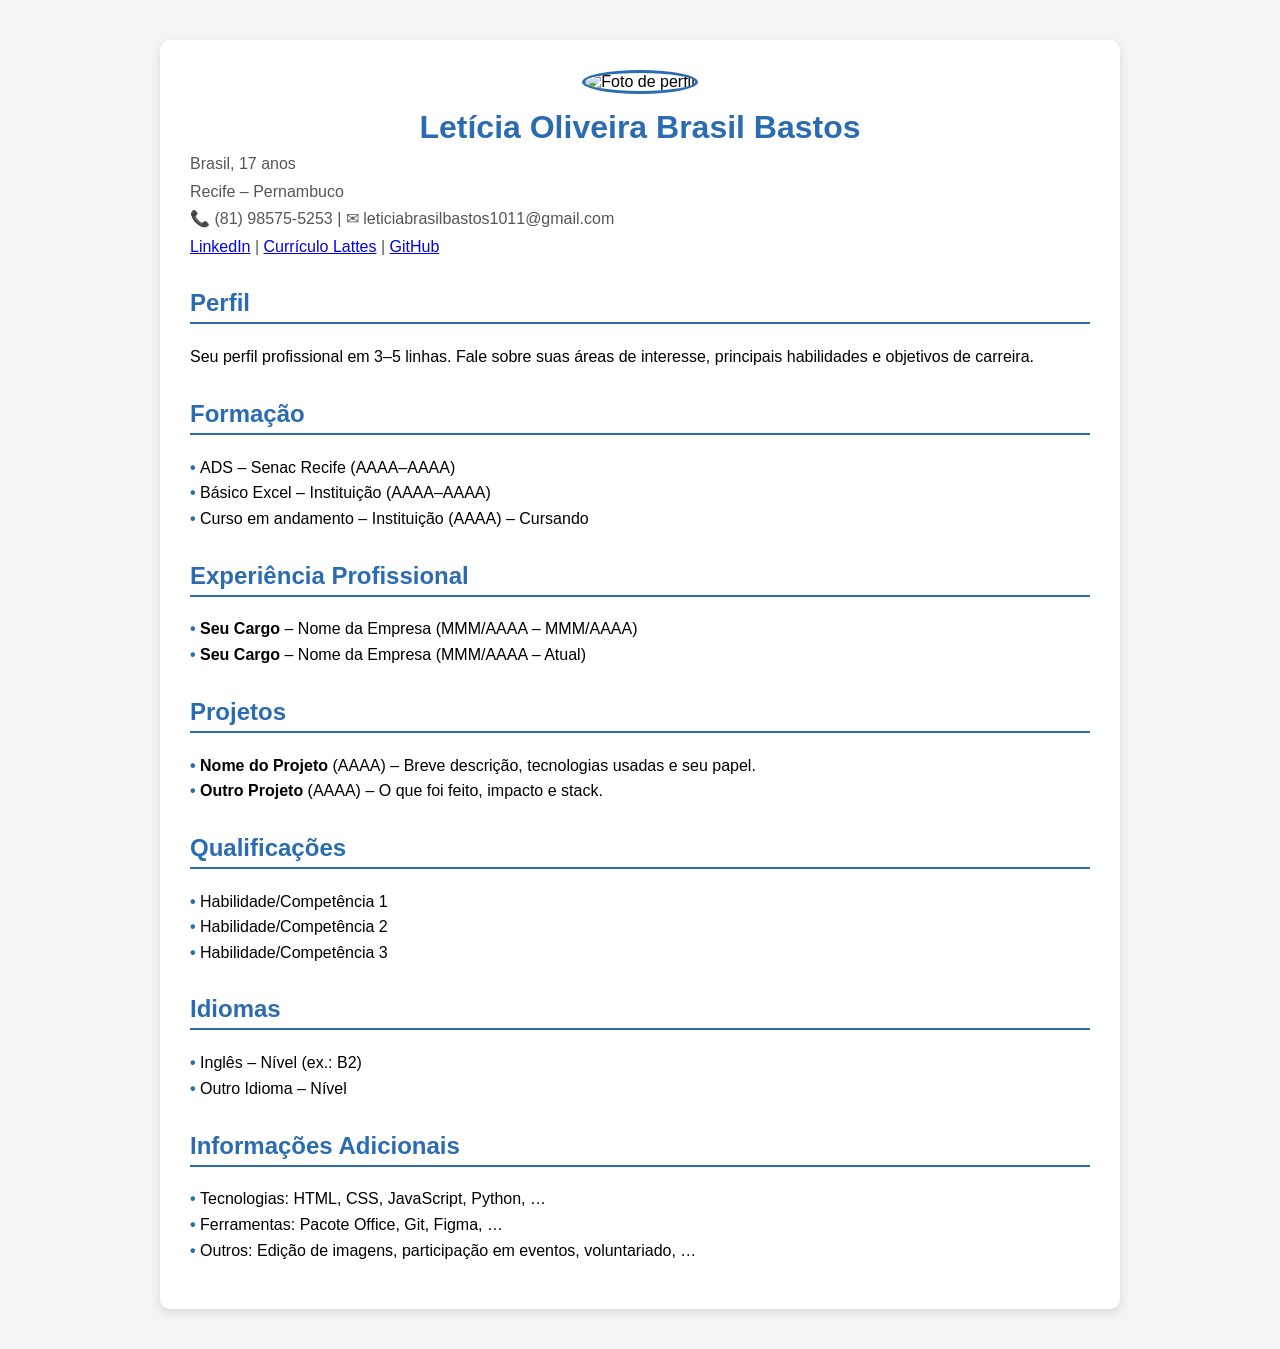
==== index.html @ 631775ea "godzilla leproso" ====
<!DOCTYPE html>
<html lang="pt-BR">
<head>
  <meta charset="UTF-8">
  <meta name="viewport" content="width=device-width, initial-scale=1.0">
  <title>Currículo - Larissa</title>
  <link rel="stylesheet" href="style.css">
</head>
<body>

  <!-- Container principal -->
  <div class="container">

    <!-- Cabeçalho -->
    <div class="header">
      <img src="https://i.ytimg.com/vi/nYuic1lmIZw/maxresdefault.jpg" 
      alt="Foto de perfil">
      <h1>Letícia Oliveira Brasil Bastos</h1>
      <p>Brasil, 17 anos</p>
      <p>Recife – Pernambuco</p>
      <p>📞 (81) 98575-5253 | ✉ leticiabrasilbastos1011@gmail.com</p>
      <p>
        <a href="https://www.linkedin.com/in/seu-usuario">LinkedIn</a> |
        <a href="https://lattes.cnpq.br/seu-codigo">Currículo Lattes</a> |
        <a href="https://github.com/seuusuario">GitHub</a>
      </p>
    </div>

    <!-- Perfil -->
    <h2>Perfil</h2>
    <p>Seu perfil profissional em 3–5 linhas. Fale sobre suas áreas de interesse, principais habilidades e objetivos de carreira.</p>

    <!-- Formação -->
    <h2>Formação</h2>
    <ul>
      <li>ADS – Senac Recife (AAAA–AAAA)</li>
      <li>Básico Excel – Instituição (AAAA–AAAA)</li>
      <li>Curso em andamento – Instituição (AAAA) – Cursando</li>
    </ul>

    <!-- Experiência Profissional -->
    <h2>Experiência Profissional</h2>
    <ul>
      <li><b>Seu Cargo</b> – Nome da Empresa (MMM/AAAA – MMM/AAAA)</li>
      <li><b>Seu Cargo</b> – Nome da Empresa (MMM/AAAA – Atual)</li>
    </ul>

    <!-- Projetos -->
    <h2>Projetos</h2>
    <ul>
      <li><b>Nome do Projeto</b> (AAAA) – Breve descrição, tecnologias usadas e seu papel.</li>
      <li><b>Outro Projeto</b> (AAAA) – O que foi feito, impacto e stack.</li>
    </ul>

    <!-- Qualificações -->
    <h2>Qualificações</h2>
    <ul>
      <li>Habilidade/Competência 1</li>
      <li>Habilidade/Competência 2</li>
      <li>Habilidade/Competência 3</li>
    </ul>

    <!-- Idiomas -->
    <h2>Idiomas</h2>
    <ul>
      <li>Inglês – Nível (ex.: B2)</li>
      <li>Outro Idioma – Nível</li>
    </ul>

    <!-- Informações Adicionais -->
    <h2>Informações Adicionais</h2>
    <ul>
      <li>Tecnologias: HTML, CSS, JavaScript, Python, …</li>
      <li>Ferramentas: Pacote Office, Git, Figma, …</li>
      <li>Outros: Edição de imagens, participação em eventos, voluntariado, …</li>
    </ul>

  </div>
</body>
</html>
---- style.css ----
/* ======== ESTILO BASE DO SITE ======== */
body {
  font-family: Arial, sans-serif;   /* Fonte padrão usada em toda a página */
  background-color: #f4f4f4;        /* Cor de fundo cinza claro */
  margin: 0;                        /* Remove a margem padrão do navegador */
  padding: 0;                       /* Remove o espaçamento interno padrão */
}

/* ======== CONTAINER PRINCIPAL ======== */
.container {
  max-width: 900px;                 /* Largura máxima do currículo = 900px */
  margin: 40px auto;                /* 40px em cima/baixo + auto nas laterais -> centraliza no meio */
  background: #fff;                 /* Fundo branco dentro do cartão */
  padding: 30px;                    /* Espaço interno para afastar o texto da borda */
  box-shadow: 0 4px 10px rgba(0,0,0,.1); /* Sombra leve embaixo do container */
  border-radius: 10px;              /* Bordas arredondadas */
}

/* ======== CABEÇALHO (foto + nome + contatos) ======== */
.header {
  text-align: center;               /* Centraliza todo o conteúdo dentro do cabeçalho */
  margin-bottom: 20px;              /* Espaço abaixo do cabeçalho */
}

/* Estilo da foto do perfil */
.header img {
  width: 150px;                     /* Largura da foto */
  height: 150px;                    /* Altura da foto */
  object-fit: cover;                /* Mantém a proporção da foto sem distorcer */
  border-radius: 50%;               /* Transforma a foto em um círculo */
  border: 3px solid #2b6cb0;        /* Borda azul ao redor da foto */
}

/* Nome principal (H1) */
.header h1 {
  margin: 15px 0 5px;               /* Espaço em cima (15px), embaixo (5px) */
  color: #2b6cb0;                   /* Cor azul do título */
}

/* Informações do cabeçalho (idade, cidade, contato) */
.header p {
  margin: 2px 0;                    /* Espaçamento pequeno entre as linhas */
  color: #555;                      /* Cor cinza escuro para o texto */
}

/* ======== TÍTULOS DE SEÇÃO (H2) ======== */
    h2 {
    color: #2b6cb0;                   /* Cor azul do título */
    border-bottom: 2px solid #2b6cb0; /* Linha azul logo abaixo do título */
    padding-bottom: 5px;              /* Espaço entre o texto e a linha */
    margin-top: 30px;                 /* Espaço acima de cada seção */
    }

    /* ======== TEXTO (parágrafos e itens de lista) ======== */
    p,
    li {
    text-align: justify;              /* Texto justificado (alinha dos dois lados) */
  line-height: 1.6;                 /* Aumenta o espaçamento entre linhas -> melhora leitura */
}

/* ======== LISTAS ======== */
ul {
  list-style: none;                 /* Remove os marcadores padrão (bolinha preta) */
  padding: 0;                       /* Remove espaçamento interno da lista */
}

/* Criação de marcadores personalizados */
ul li::before {
  content: "• ";                    /* Insere uma bolinha manualmente antes de cada item */
  color: #2b6cb0;                   /* Define a cor da bolinha (azul) */
  font-weight: bold;                /* Deixa a bolinha mais grossa/forte */
}
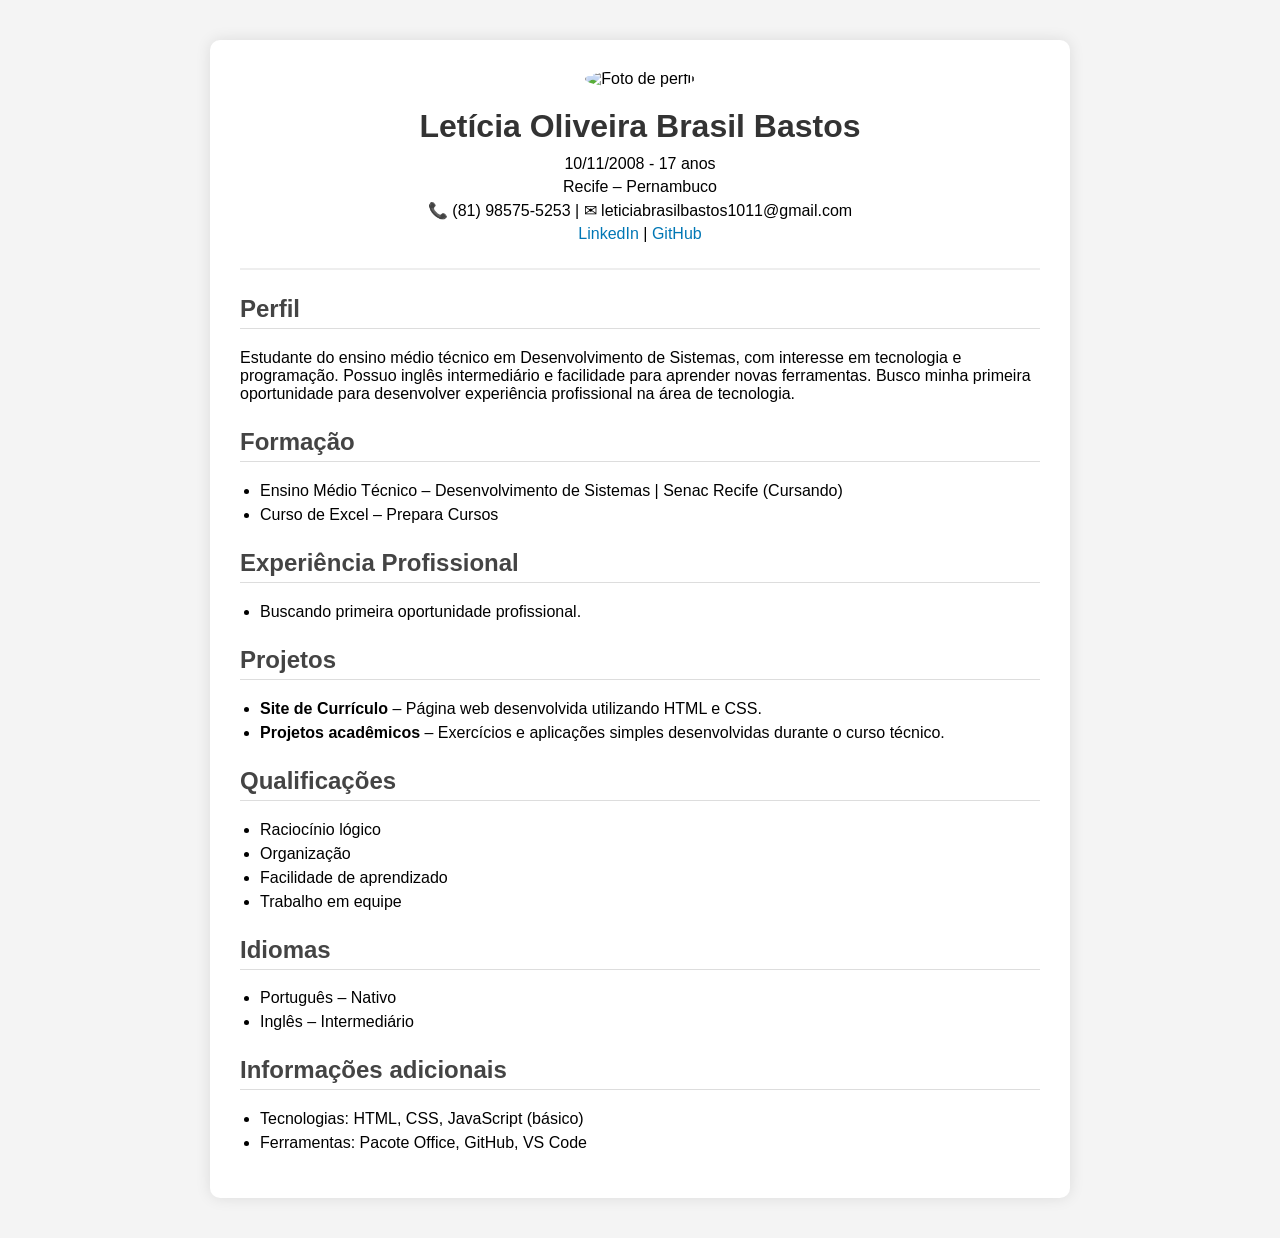
==== commit 17039d3b: "calopsita" ====
--- a/index.html
+++ b/index.html
@@ -1,80 +1,88 @@
 <!DOCTYPE html>
 <html lang="pt-BR">
+
 <head>
   <meta charset="UTF-8">
   <meta name="viewport" content="width=device-width, initial-scale=1.0">
-  <title>Currículo - Larissa</title>
+  <title>Currículo - Letícia Brasil</title>
   <link rel="stylesheet" href="style.css">
 </head>
+
 <body>
 
-  <!-- Container principal -->
-  <div class="container">
+<div class="container">
 
-    <!-- Cabeçalho -->
-    <div class="header">
-      <img src="https://i.ytimg.com/vi/nYuic1lmIZw/maxresdefault.jpg" 
-      alt="Foto de perfil">
-      <h1>Letícia Oliveira Brasil Bastos</h1>
-      <p>Brasil, 17 anos</p>
-      <p>Recife – Pernambuco</p>
-      <p>📞 (81) 98575-5253 | ✉ leticiabrasilbastos1011@gmail.com</p>
-      <p>
-        <a href="https://www.linkedin.com/in/seu-usuario">LinkedIn</a> |
-        <a href="https://lattes.cnpq.br/seu-codigo">Currículo Lattes</a> |
-        <a href="https://github.com/seuusuario">GitHub</a>
-      </p>
-    </div>
+  <!-- Cabeçalho -->
+  <div class="header">
 
-    <!-- Perfil -->
-    <h2>Perfil</h2>
-    <p>Seu perfil profissional em 3–5 linhas. Fale sobre suas áreas de interesse, principais habilidades e objetivos de carreira.</p>
+    <!-- coloque sua foto dentro da pasta do projeto -->
+    <img src="https://encrypted-tbn0.gstatic.com/images?q=tbn:ANd9GcTFItbYkEhjAPQnz47uigoAM9qS6lVm-neY5g&s" alt="Foto de perfil">
 
-    <!-- Formação -->
-    <h2>Formação</h2>
-    <ul>
-      <li>ADS – Senac Recife (AAAA–AAAA)</li>
-      <li>Básico Excel – Instituição (AAAA–AAAA)</li>
-      <li>Curso em andamento – Instituição (AAAA) – Cursando</li>
-    </ul>
+    <h1>Letícia Oliveira Brasil Bastos</h1>
+    <p>10/11/2008 - 17 anos</p>
+    <p>Recife – Pernambuco</p>
+    <p>📞 (81) 98575-5253 | ✉ leticiabrasilbastos1011@gmail.com</p>
 
-    <!-- Experiência Profissional -->
-    <h2>Experiência Profissional</h2>
-    <ul>
-      <li><b>Seu Cargo</b> – Nome da Empresa (MMM/AAAA – MMM/AAAA)</li>
-      <li><b>Seu Cargo</b> – Nome da Empresa (MMM/AAAA – Atual)</li>
-    </ul>
-
-    <!-- Projetos -->
-    <h2>Projetos</h2>
-    <ul>
-      <li><b>Nome do Projeto</b> (AAAA) – Breve descrição, tecnologias usadas e seu papel.</li>
-      <li><b>Outro Projeto</b> (AAAA) – O que foi feito, impacto e stack.</li>
-    </ul>
-
-    <!-- Qualificações -->
-    <h2>Qualificações</h2>
-    <ul>
-      <li>Habilidade/Competência 1</li>
-      <li>Habilidade/Competência 2</li>
-      <li>Habilidade/Competência 3</li>
-    </ul>
-
-    <!-- Idiomas -->
-    <h2>Idiomas</h2>
-    <ul>
-      <li>Inglês – Nível (ex.: B2)</li>
-      <li>Outro Idioma – Nível</li>
-    </ul>
-
-    <!-- Informações Adicionais -->
-    <h2>Informações Adicionais</h2>
-    <ul>
-      <li>Tecnologias: HTML, CSS, JavaScript, Python, …</li>
-      <li>Ferramentas: Pacote Office, Git, Figma, …</li>
-      <li>Outros: Edição de imagens, participação em eventos, voluntariado, …</li>
-    </ul>
+    <p>
+      <a href="https://www.linkedin.com/in/let%C3%ADcia-brasil-7870b93b6/" target="_blank">LinkedIn</a> |
+      <a href="https://github.com/lebrasilbastos" target="_blank">GitHub</a>
+    </p>
 
   </div>
+
+  <!-- Perfil -->
+  <h2>Perfil</h2>
+  <p>
+    Estudante do ensino médio técnico em Desenvolvimento de Sistemas, com interesse
+    em tecnologia e programação. Possuo inglês intermediário e facilidade para
+    aprender novas ferramentas. Busco minha primeira oportunidade para desenvolver
+    experiência profissional na área de tecnologia.
+  </p>
+
+  <!-- Formação -->
+  <h2>Formação</h2>
+  <ul>
+    <li>Ensino Médio Técnico – Desenvolvimento de Sistemas | Senac Recife (Cursando)</li>
+    <li>Curso de Excel – Prepara Cursos</li>
+  </ul>
+
+  <!-- Experiência -->
+  <h2>Experiência Profissional</h2>
+  <ul>
+    <li>Buscando primeira oportunidade profissional.</li>
+  </ul>
+
+  <!-- Projetos -->
+  <h2>Projetos</h2>
+  <ul>
+    <li><b>Site de Currículo</b> – Página web desenvolvida utilizando HTML e CSS.</li>
+    <li><b>Projetos acadêmicos</b> – Exercícios e aplicações simples desenvolvidas durante o curso técnico.</li>
+  </ul>
+
+  <!-- Qualificações -->
+  <h2>Qualificações</h2>
+  <ul>
+    <li>Raciocínio lógico</li>
+    <li>Organização</li>
+    <li>Facilidade de aprendizado</li>
+    <li>Trabalho em equipe</li>
+  </ul>
+
+  <!-- Idiomas -->
+  <h2>Idiomas</h2>
+  <ul>
+    <li>Português – Nativo</li>
+    <li>Inglês – Intermediário</li>
+  </ul>
+
+  <!-- Informações adicionais -->
+  <h2>Informações adicionais</h2>
+  <ul>
+    <li>Tecnologias: HTML, CSS, JavaScript (básico)</li>
+    <li>Ferramentas: Pacote Office, GitHub, VS Code</li>
+  </ul>
+
+</div>
+
 </body>
 </html>
--- a/style.css
+++ b/style.css
@@ -1,72 +1,63 @@
-/* ======== ESTILO BASE DO SITE ======== */
 body {
-  font-family: Arial, sans-serif;   /* Fonte padrão usada em toda a página */
-  background-color: #f4f4f4;        /* Cor de fundo cinza claro */
-  margin: 0;                        /* Remove a margem padrão do navegador */
-  padding: 0;                       /* Remove o espaçamento interno padrão */
+  font-family: Arial, Helvetica, sans-serif;
+  background-color: #f4f4f4;
+  margin: 0;
+  padding: 0;
 }
 
-/* ======== CONTAINER PRINCIPAL ======== */
 .container {
-  max-width: 900px;                 /* Largura máxima do currículo = 900px */
-  margin: 40px auto;                /* 40px em cima/baixo + auto nas laterais -> centraliza no meio */
-  background: #fff;                 /* Fundo branco dentro do cartão */
-  padding: 30px;                    /* Espaço interno para afastar o texto da borda */
-  box-shadow: 0 4px 10px rgba(0,0,0,.1); /* Sombra leve embaixo do container */
-  border-radius: 10px;              /* Bordas arredondadas */
+  max-width: 800px;
+  margin: 40px auto;
+  background: white;
+  padding: 30px;
+  border-radius: 10px;
+  box-shadow: 0 0 15px rgba(0,0,0,0.1);
 }
 
-/* ======== CABEÇALHO (foto + nome + contatos) ======== */
 .header {
-  text-align: center;               /* Centraliza todo o conteúdo dentro do cabeçalho */
-  margin-bottom: 20px;              /* Espaço abaixo do cabeçalho */
+  text-align: center;
+  border-bottom: 2px solid #eee;
+  padding-bottom: 20px;
+  margin-bottom: 20px;
 }
 
-/* Estilo da foto do perfil */
 .header img {
-  width: 150px;                     /* Largura da foto */
-  height: 150px;                    /* Altura da foto */
-  object-fit: cover;                /* Mantém a proporção da foto sem distorcer */
-  border-radius: 50%;               /* Transforma a foto em um círculo */
-  border: 3px solid #2b6cb0;        /* Borda azul ao redor da foto */
+  width: 140px;
+  height: 140px;
+  border-radius: 50%;
+  object-fit: cover;
+  margin-bottom: 10px;
 }
 
-/* Nome principal (H1) */
-.header h1 {
-  margin: 15px 0 5px;               /* Espaço em cima (15px), embaixo (5px) */
-  color: #2b6cb0;                   /* Cor azul do título */
+h1 {
+  margin: 10px 0;
+  color: #333;
 }
 
-/* Informações do cabeçalho (idade, cidade, contato) */
-.header p {
-  margin: 2px 0;                    /* Espaçamento pequeno entre as linhas */
-  color: #555;                      /* Cor cinza escuro para o texto */
+h2 {
+  color: #444;
+  border-bottom: 1px solid #ddd;
+  padding-bottom: 5px;
+  margin-top: 25px;
 }
 
-/* ======== TÍTULOS DE SEÇÃO (H2) ======== */
-    h2 {
-    color: #2b6cb0;                   /* Cor azul do título */
-    border-bottom: 2px solid #2b6cb0; /* Linha azul logo abaixo do título */
-    padding-bottom: 5px;              /* Espaço entre o texto e a linha */
-    margin-top: 30px;                 /* Espaço acima de cada seção */
-    }
-
-    /* ======== TEXTO (parágrafos e itens de lista) ======== */
-    p,
-    li {
-    text-align: justify;              /* Texto justificado (alinha dos dois lados) */
-  line-height: 1.6;                 /* Aumenta o espaçamento entre linhas -> melhora leitura */
+p {
+  margin: 5px 0;
 }
 
-/* ======== LISTAS ======== */
 ul {
-  list-style: none;                 /* Remove os marcadores padrão (bolinha preta) */
-  padding: 0;                       /* Remove espaçamento interno da lista */
+  padding-left: 20px;
 }
 
-/* Criação de marcadores personalizados */
-ul li::before {
-  content: "• ";                    /* Insere uma bolinha manualmente antes de cada item */
-  color: #2b6cb0;                   /* Define a cor da bolinha (azul) */
-  font-weight: bold;                /* Deixa a bolinha mais grossa/forte */
+li {
+  margin-bottom: 6px;
+}
+
+a {
+  color: #0077b5;
+  text-decoration: none;
+}
+
+a:hover {
+  text-decoration: underline;
 }
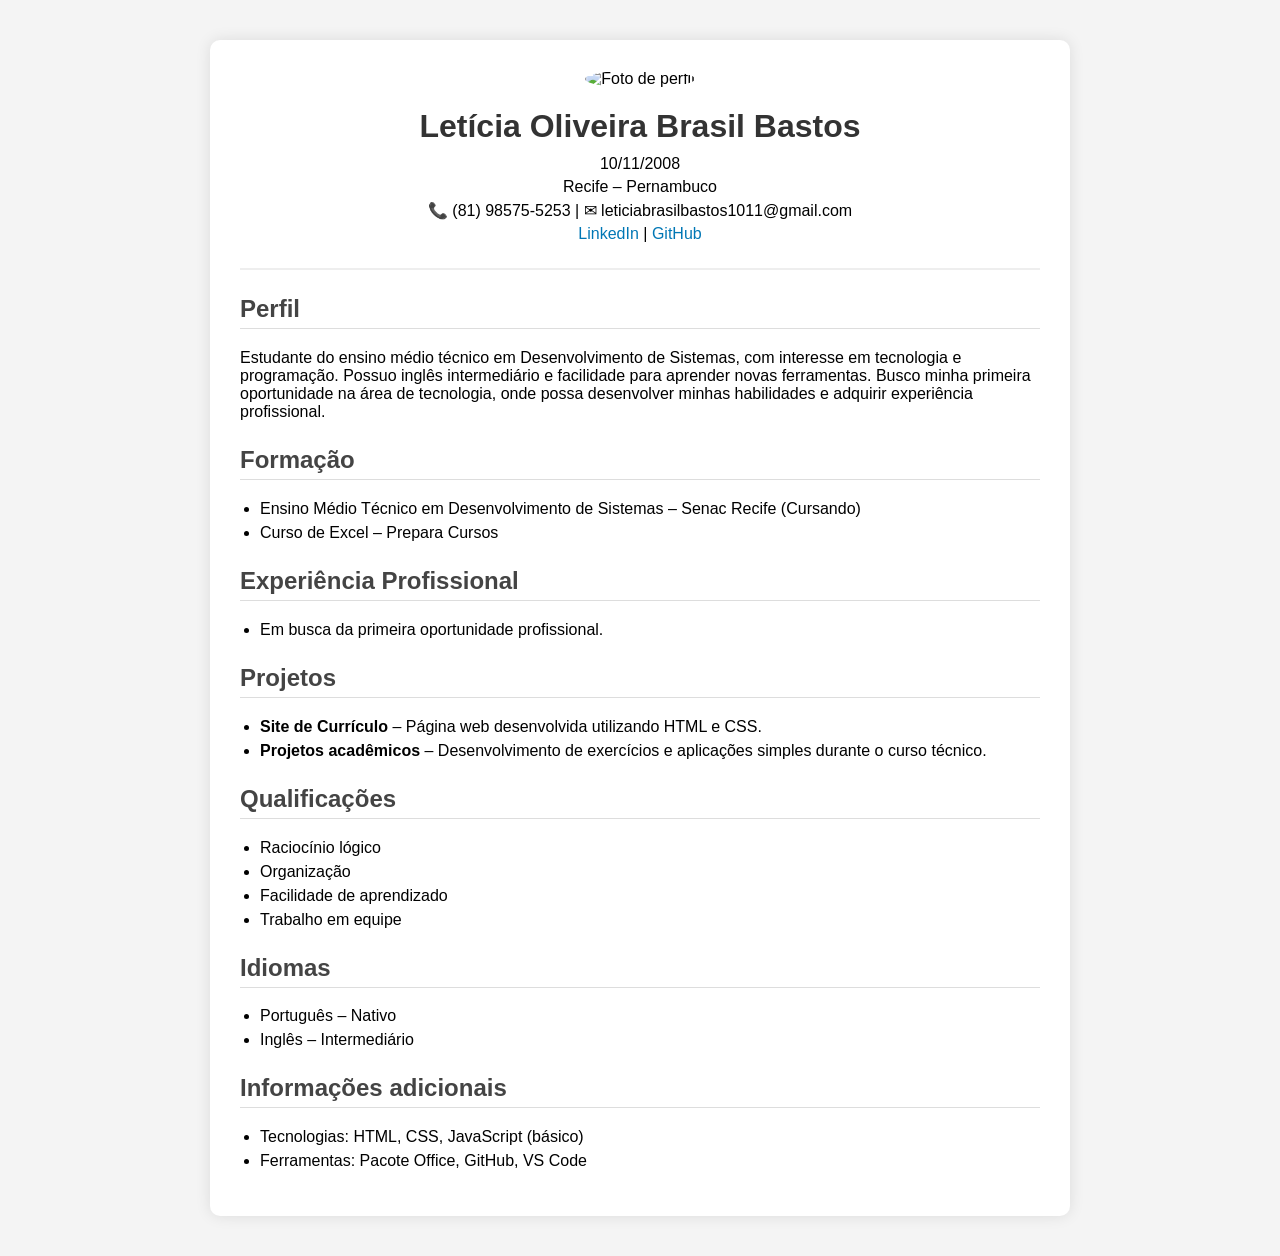
==== commit 9876c125: "reajustando" ====
--- a/index.html
+++ b/index.html
@@ -15,11 +15,11 @@
   <!-- Cabeçalho -->
   <div class="header">
 
-    <!-- coloque sua foto dentro da pasta do projeto -->
-    <img src="https://encrypted-tbn0.gstatic.com/images?q=tbn:ANd9GcTFItbYkEhjAPQnz47uigoAM9qS6lVm-neY5g&s" alt="Foto de perfil">
+    <!-- Coloque uma foto profissional sua -->
+    <img src="sua-foto.jpg" alt="Foto de perfil">
 
     <h1>Letícia Oliveira Brasil Bastos</h1>
-    <p>10/11/2008 - 17 anos</p>
+    <p>10/11/2008</p>
     <p>Recife – Pernambuco</p>
     <p>📞 (81) 98575-5253 | ✉ leticiabrasilbastos1011@gmail.com</p>
 
@@ -33,30 +33,29 @@
   <!-- Perfil -->
   <h2>Perfil</h2>
   <p>
-    Estudante do ensino médio técnico em Desenvolvimento de Sistemas, com interesse
-    em tecnologia e programação. Possuo inglês intermediário e facilidade para
-    aprender novas ferramentas. Busco minha primeira oportunidade para desenvolver
-    experiência profissional na área de tecnologia.
+    Estudante do ensino médio técnico em Desenvolvimento de Sistemas, com interesse em tecnologia e programação.
+    Possuo inglês intermediário e facilidade para aprender novas ferramentas.
+    Busco minha primeira oportunidade na área de tecnologia, onde possa desenvolver minhas habilidades e adquirir experiência profissional.
   </p>
 
   <!-- Formação -->
   <h2>Formação</h2>
   <ul>
-    <li>Ensino Médio Técnico – Desenvolvimento de Sistemas | Senac Recife (Cursando)</li>
+    <li>Ensino Médio Técnico em Desenvolvimento de Sistemas – Senac Recife (Cursando)</li>
     <li>Curso de Excel – Prepara Cursos</li>
   </ul>
 
   <!-- Experiência -->
   <h2>Experiência Profissional</h2>
   <ul>
-    <li>Buscando primeira oportunidade profissional.</li>
+    <li>Em busca da primeira oportunidade profissional.</li>
   </ul>
 
   <!-- Projetos -->
   <h2>Projetos</h2>
   <ul>
     <li><b>Site de Currículo</b> – Página web desenvolvida utilizando HTML e CSS.</li>
-    <li><b>Projetos acadêmicos</b> – Exercícios e aplicações simples desenvolvidas durante o curso técnico.</li>
+    <li><b>Projetos acadêmicos</b> – Desenvolvimento de exercícios e aplicações simples durante o curso técnico.</li>
   </ul>
 
   <!-- Qualificações -->
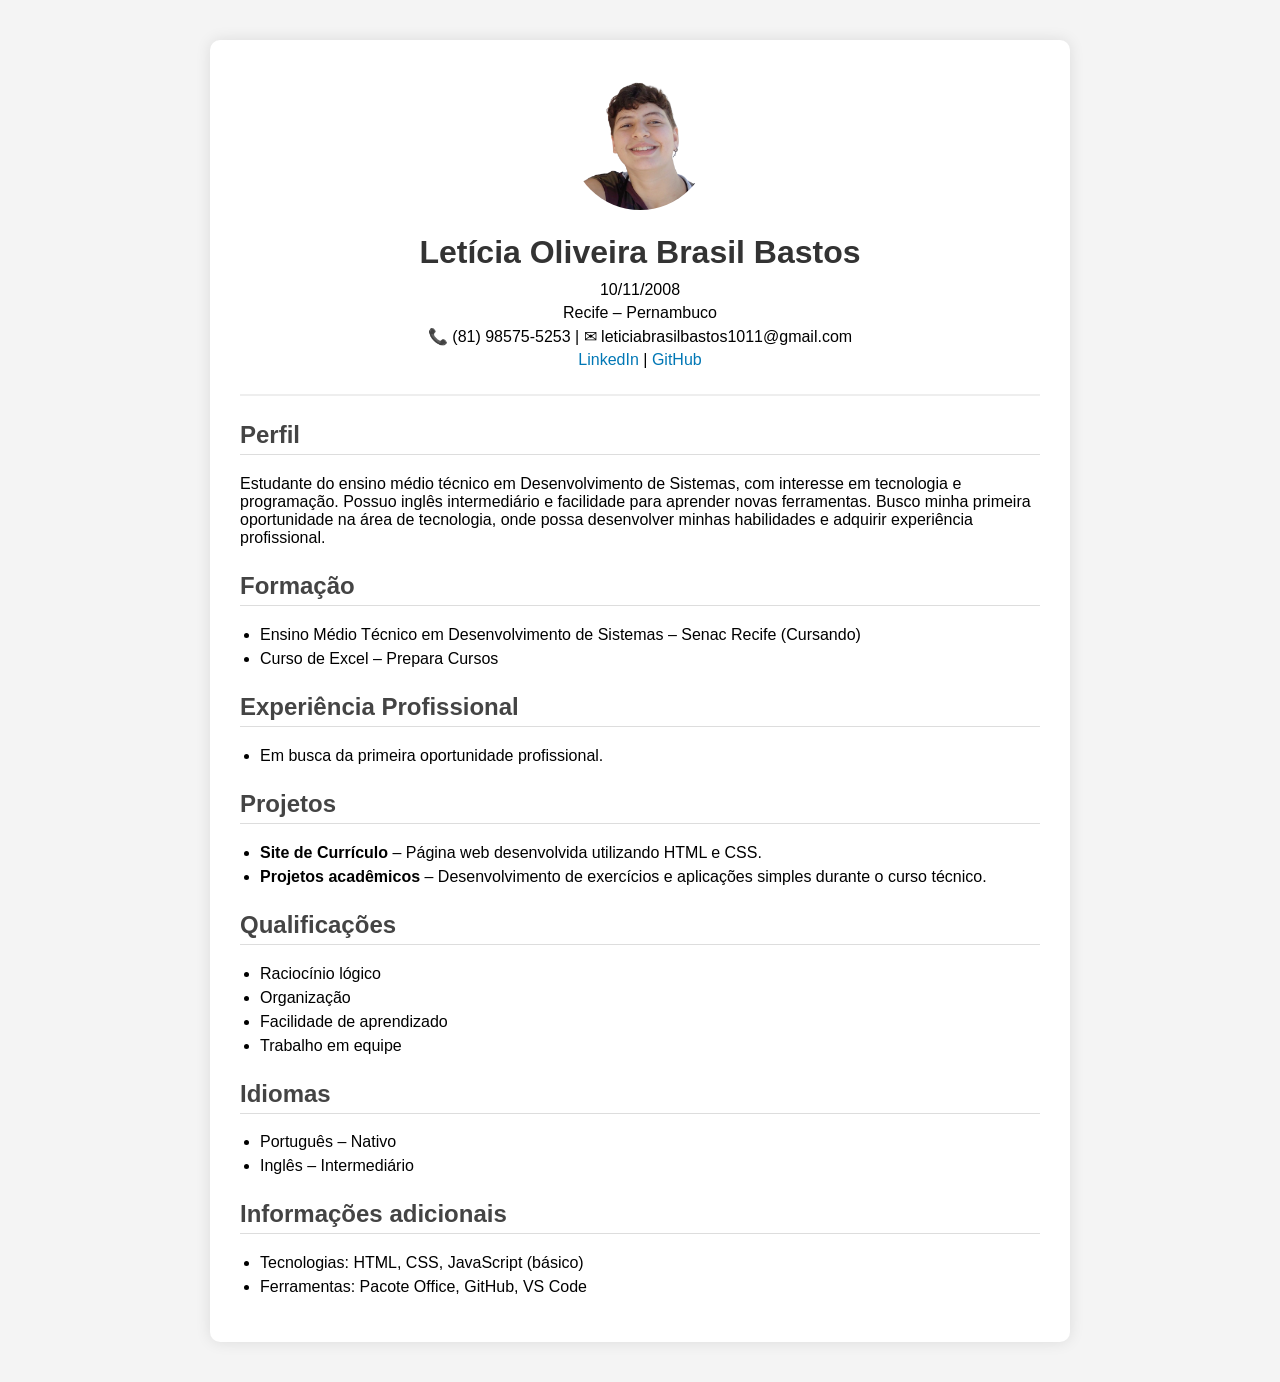
==== commit eb2c7792: "Adiciona foto ao currículo" ====
--- a/index.html
+++ b/index.html
@@ -16,8 +16,7 @@
   <div class="header">
 
     <!-- Coloque uma foto profissional sua -->
-    <img src="sua-foto.jpg" alt="Foto de perfil">
-
+<img src="foto com fundo branco.png" alt="Foto de perfil">
     <h1>Letícia Oliveira Brasil Bastos</h1>
     <p>10/11/2008</p>
     <p>Recife – Pernambuco</p>
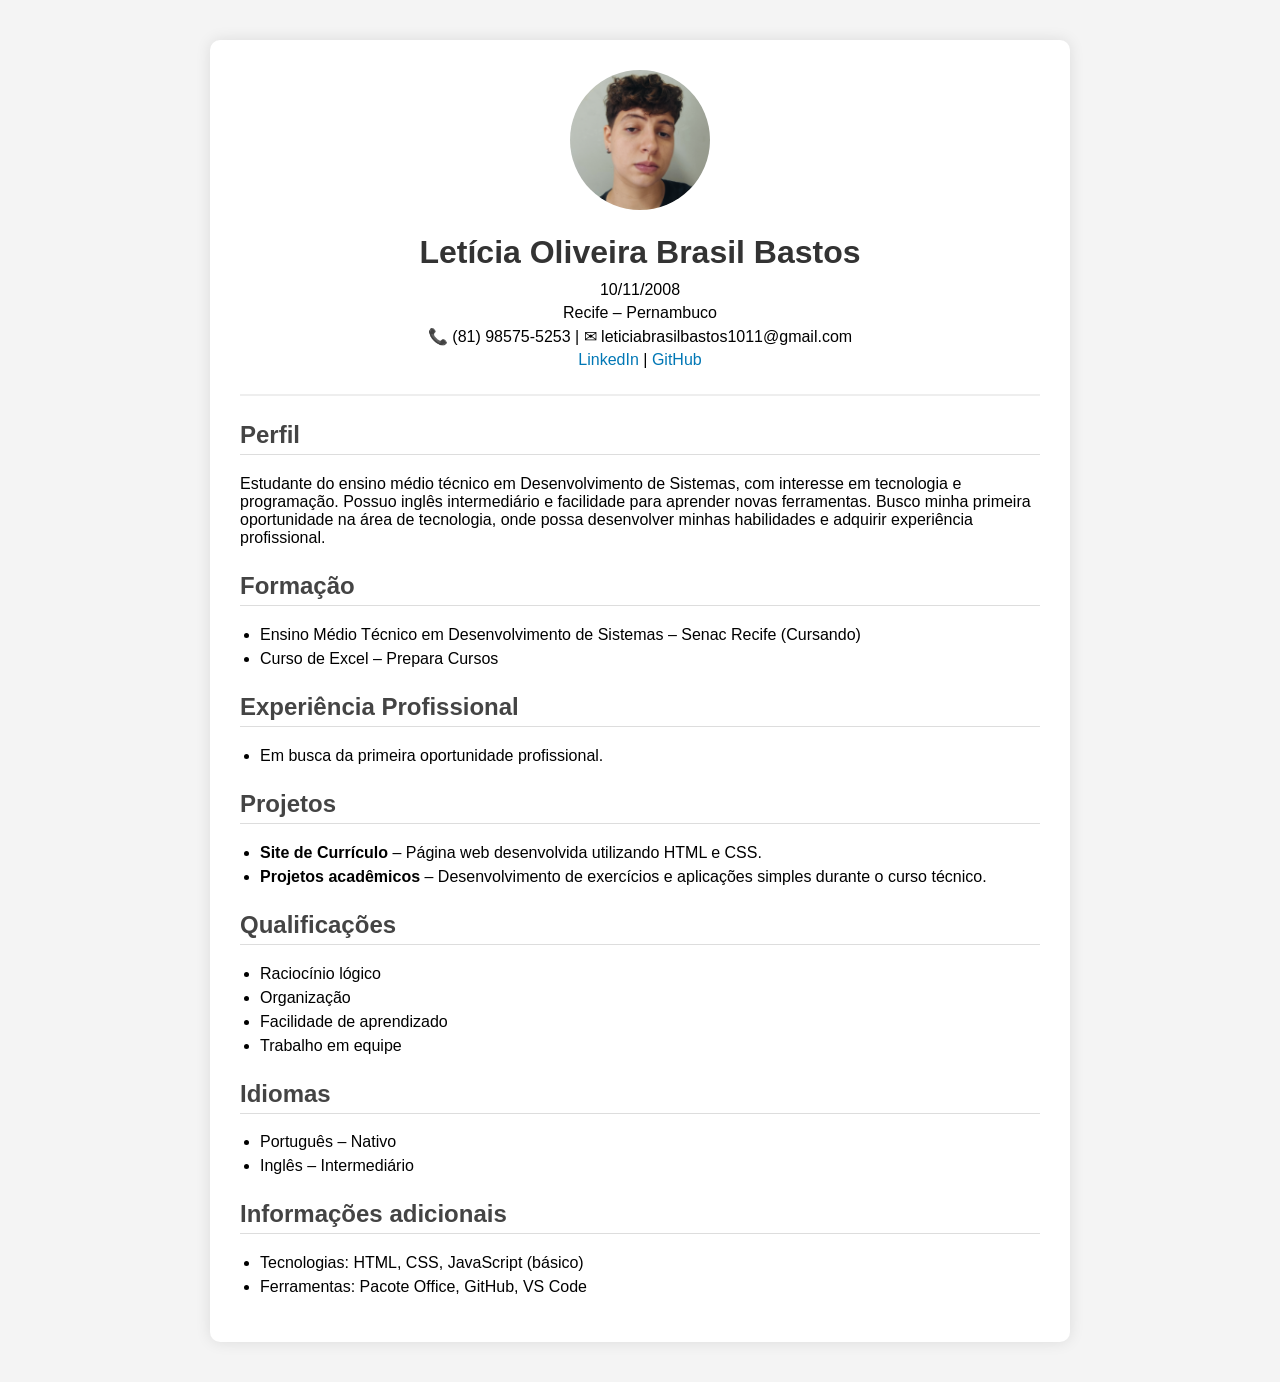
==== commit 85726c95: "Adiciona foto ao currículo" ====
--- a/index.html
+++ b/index.html
@@ -16,7 +16,7 @@
   <div class="header">
 
     <!-- Coloque uma foto profissional sua -->
-<img src="foto com fundo branco.png" alt="Foto de perfil">
+   <img src="foto.png" alt="Minha foto" width="180">
     <h1>Letícia Oliveira Brasil Bastos</h1>
     <p>10/11/2008</p>
     <p>Recife – Pernambuco</p>
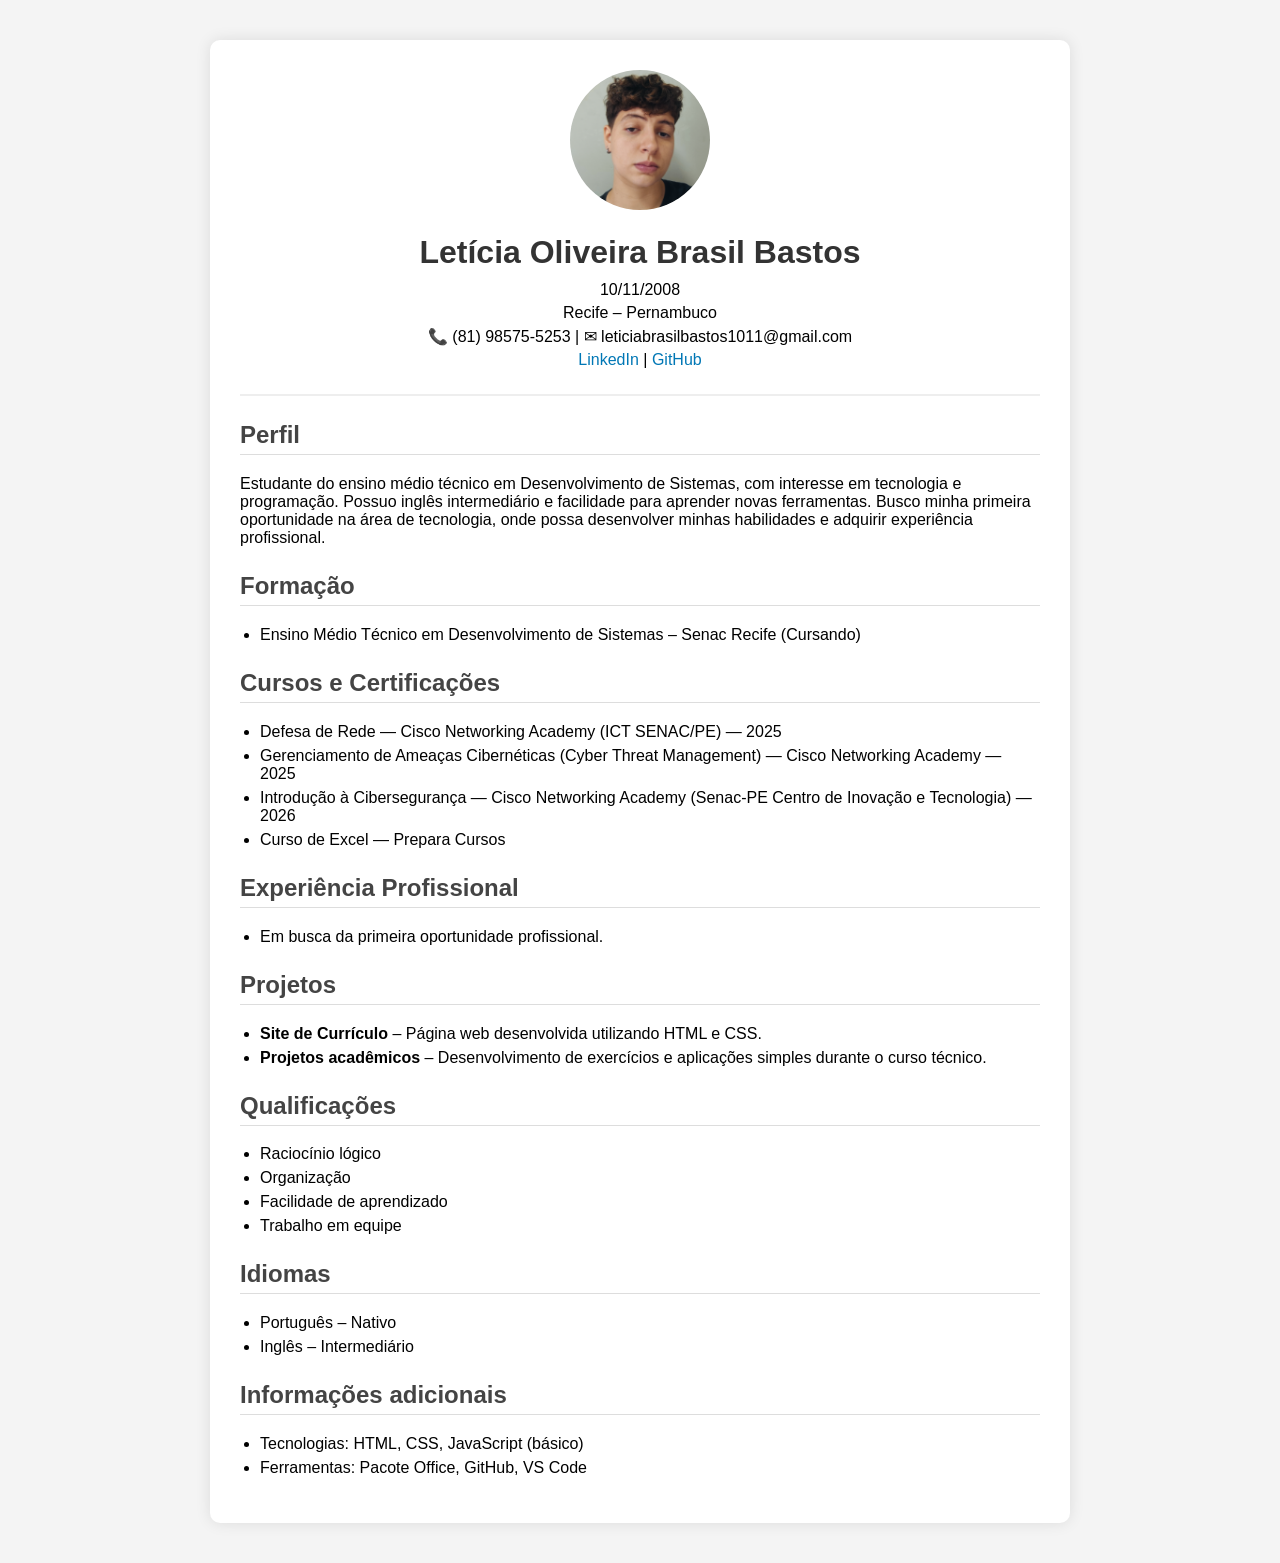
==== commit b6b81fe9: "Adiciona cursos e certificações ao currículo" ====
--- a/index.html
+++ b/index.html
@@ -38,11 +38,19 @@
   </p>
 
   <!-- Formação -->
-  <h2>Formação</h2>
-  <ul>
-    <li>Ensino Médio Técnico em Desenvolvimento de Sistemas – Senac Recife (Cursando)</li>
-    <li>Curso de Excel – Prepara Cursos</li>
-  </ul>
+<h2>Formação</h2>
+<ul>
+  <li>Ensino Médio Técnico em Desenvolvimento de Sistemas – Senac Recife (Cursando)</li>
+</ul>
+
+<!-- Cursos e Certificações -->
+<h2>Cursos e Certificações</h2>
+<ul>
+  <li>Defesa de Rede — Cisco Networking Academy (ICT SENAC/PE) — 2025</li>
+  <li>Gerenciamento de Ameaças Cibernéticas (Cyber Threat Management) — Cisco Networking Academy — 2025</li>
+  <li>Introdução à Cibersegurança — Cisco Networking Academy (Senac-PE Centro de Inovação e Tecnologia) — 2026</li>
+  <li>Curso de Excel — Prepara Cursos</li>
+</ul>
 
   <!-- Experiência -->
   <h2>Experiência Profissional</h2>
